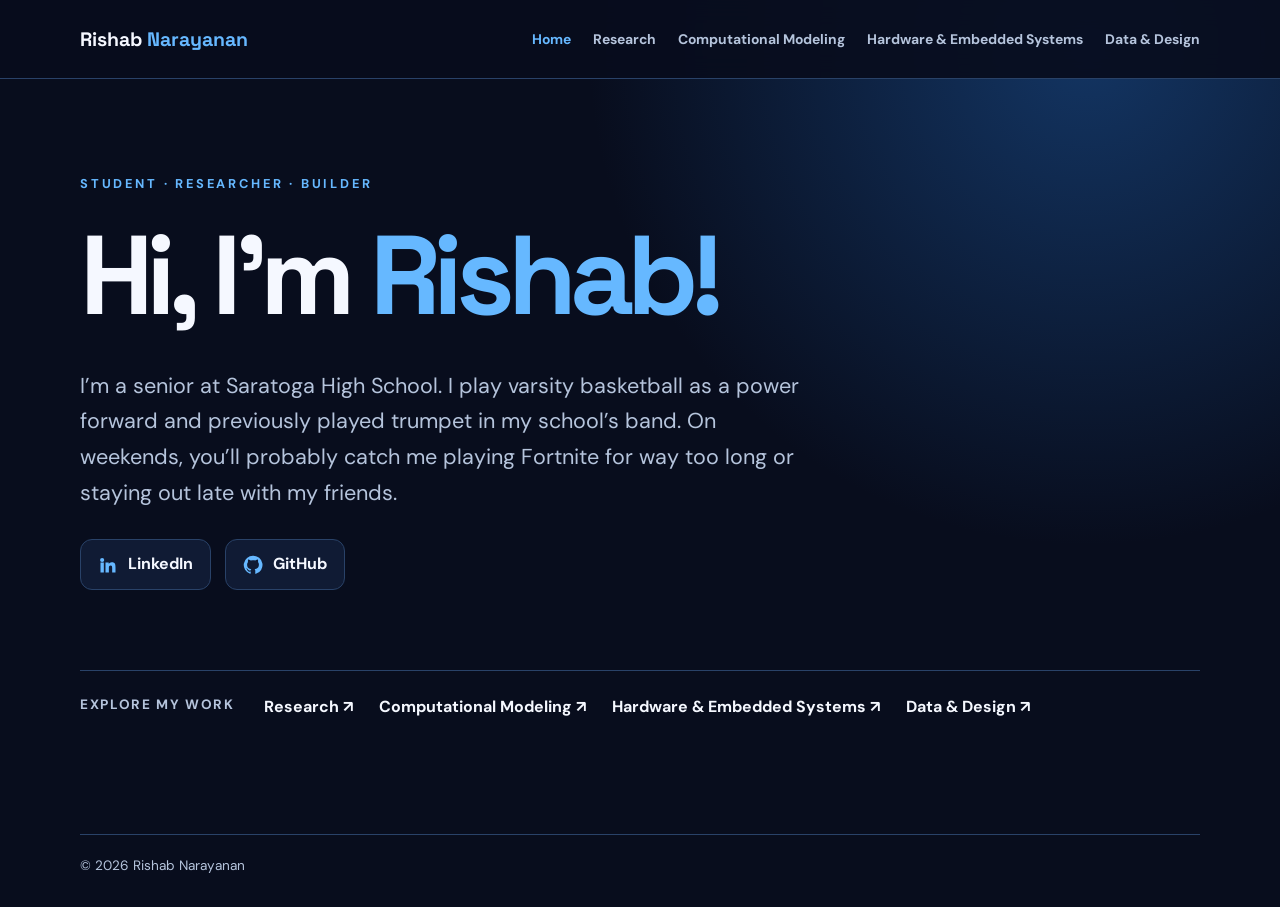
==== index.html @ 73a9d841 "Initial commit" ====
<!doctype html>
<html lang="en">
<head>
  <meta charset="utf-8">
  <meta name="viewport" content="width=device-width, initial-scale=1">
  <meta name="description" content="Rishab Narayanan's portfolio: research, computational modeling, hardware, and data projects.">
  <title>Home | Rishab Narayanan</title>
  <link rel="stylesheet" href="style.css">
</head>
<body>
  <header class="site-header"><div class="header-inner">
    <a class="brand" href="index.html">Rishab <span>Narayanan</span></a>
    <button class="menu-toggle" type="button" aria-expanded="false" aria-controls="site-nav" aria-label="Open navigation">☰</button>
    <nav class="site-nav" id="site-nav" aria-label="Main navigation"><a href="index.html" class="active" aria-current="page">Home</a><a href="research.html">Research</a><a href="computational-modeling.html">Computational Modeling</a><a href="hardware-embedded.html">Hardware &amp; Embedded Systems</a><a href="data-design.html">Data &amp; Design</a></nav>
  </div></header>
  <main class="home-main"><section class="hero wrap"><p class="eyebrow">Student · Researcher · Builder</p><h1>Hi, I’m <span>Rishab!</span></h1><p class="hero-copy">I’m a senior at Saratoga High School. I play varsity basketball as a power forward and previously played trumpet in my school’s band. On weekends, you’ll probably catch me playing Fortnite for way too long or staying out late with my friends.</p><div class="social-links" aria-label="Social profiles"><a href="https://www.linkedin.com/in/rishab-narayanan-75b679298/" target="_blank" rel="noopener noreferrer" aria-label="LinkedIn, opens in a new tab"><svg viewBox="0 0 24 24" aria-hidden="true"><path d="M4.98 3.5a2.49 2.49 0 1 0 0 4.98 2.49 2.49 0 0 0 0-4.98ZM3 9h4v12H3V9Zm6 0h3.83v1.64h.05A4.2 4.2 0 0 1 16.65 8.7C20.68 8.7 21 11.35 21 14.8V21h-4v-5.5c0-1.31-.02-3-1.83-3-1.84 0-2.12 1.43-2.12 2.9V21H9V9Z"/></svg>LinkedIn</a><a href="https://github.com/Rishab0307" target="_blank" rel="noopener noreferrer" aria-label="GitHub, opens in a new tab"><svg viewBox="0 0 24 24" aria-hidden="true"><path d="M12 .9a11.1 11.1 0 0 0-3.51 21.63c.55.1.76-.24.76-.54v-2.13c-3.09.67-3.74-1.31-3.74-1.31-.5-1.28-1.23-1.62-1.23-1.62-1.01-.69.08-.68.08-.68 1.12.08 1.71 1.15 1.71 1.15.99 1.7 2.6 1.21 3.23.93.1-.72.39-1.21.71-1.49-2.47-.28-5.07-1.24-5.07-5.49 0-1.21.43-2.2 1.15-2.98-.12-.28-.5-1.41.11-2.94 0 0 .94-.3 3.05 1.14A10.6 10.6 0 0 1 12 6.3c.94 0 1.88.13 2.76.37 2.11-1.44 3.05-1.14 3.05-1.14.61 1.53.23 2.66.11 2.94.72.78 1.15 1.77 1.15 2.98 0 4.26-2.61 5.21-5.09 5.48.4.35.75 1.03.75 2.08v3.08c0 .3.2.65.77.54A11.1 11.1 0 0 0 12 .9Z"/></svg>GitHub</a></div><div class="explore"><span>Explore my work</span><div><a href="research.html">Research ↗</a><a href="computational-modeling.html">Computational Modeling ↗</a><a href="hardware-embedded.html">Hardware &amp; Embedded Systems ↗</a><a href="data-design.html">Data &amp; Design ↗</a></div></div></section></main>
  <footer class="site-footer wrap">© 2026 Rishab Narayanan</footer>
  <script src="script.js"></script>
</body>
</html>
---- style.css ----
@import url('https://fonts.googleapis.com/css2?family=DM+Sans:wght@400;500;600;700&family=Space+Grotesk:wght@500;600;700&display=swap');
:root{color-scheme:dark;--bg:#080d1d;--panel:#101b34;--panel-2:#132545;--text:#f5f8ff;--muted:#b5c4dc;--blue:#66b8ff;--line:#294268}
*{box-sizing:border-box}
html{scroll-behavior:smooth}
body{margin:0;background:radial-gradient(circle at 85% 5%,#133563 0,transparent 36%),var(--bg);color:var(--text);font-family:'DM Sans',Arial,sans-serif;line-height:1.65}
a{color:inherit}
a:focus-visible,button:focus-visible{outline:3px solid var(--blue);outline-offset:4px}
.wrap,.header-inner{width:min(1120px,calc(100% - 48px));margin-inline:auto}
.site-header{position:sticky;top:0;z-index:10;background:#080d1de8;border-bottom:1px solid var(--line);backdrop-filter:blur(12px)}
.header-inner{min-height:78px;display:flex;align-items:center;justify-content:space-between;gap:28px}
.brand{font:700 1.22rem 'Space Grotesk',sans-serif;text-decoration:none;white-space:nowrap}
.brand span,h1 span{color:var(--blue)}
.site-nav{display:flex;align-items:center;gap:22px}
.site-nav a{font-size:.87rem;font-weight:700;color:var(--muted);text-decoration:none;white-space:nowrap}
.site-nav a:hover,.site-nav a.active{color:var(--blue)}
.menu-toggle{display:none;background:none;border:1px solid var(--line);border-radius:8px;color:var(--text);font-size:1.4rem;padding:3px 12px;cursor:pointer}
.home-main{min-height:calc(100vh - 145px);display:flex;align-items:center}
.hero{padding-block:90px 110px}
.eyebrow{color:var(--blue);text-transform:uppercase;letter-spacing:.22em;font-size:.8rem;font-weight:700;margin:0 0 18px}
h1,h2,h3{font-family:'Space Grotesk',sans-serif;line-height:1.15}
h1{font-size:clamp(3.5rem,9vw,7rem);letter-spacing:-.065em;margin:0 0 28px}
.hero-copy{font-size:clamp(1.1rem,2vw,1.35rem);max-width:730px;color:var(--muted);margin:0 0 28px}
.social-links{display:flex;flex-wrap:wrap;gap:14px}
.social-links a{display:inline-flex;align-items:center;gap:10px;border:1px solid var(--line);background:var(--panel);border-radius:12px;padding:11px 17px;text-decoration:none;font-weight:700;transition:background .2s,border-color .2s,transform .2s}
.social-links a:hover{background:var(--panel-2);border-color:var(--blue);transform:translateY(-2px)}
.social-links svg{width:20px;height:20px;fill:var(--blue)}
.explore{margin-top:80px;padding-top:23px;border-top:1px solid var(--line);display:grid;grid-template-columns:160px 1fr;gap:24px;color:var(--muted)}
.explore>span{font-size:.85rem;text-transform:uppercase;letter-spacing:.12em;font-weight:700}
.explore>div{display:flex;flex-wrap:wrap;gap:12px 26px}
.explore a{color:var(--text);text-decoration:none;font-weight:700}
.explore a:hover{color:var(--blue)}
.page-main{min-height:calc(100vh - 145px);padding-block:76px 100px}
.page-intro{max-width:760px;margin-bottom:42px}
.page-intro h1{font-size:clamp(2.7rem,6vw,5rem);letter-spacing:-.055em;margin-bottom:18px}
.page-intro p:last-child{color:var(--muted);font-size:1.15rem;margin:0}
.card-list{display:grid;gap:20px}
.card{background:linear-gradient(135deg,var(--panel),#0c172d);border:1px solid var(--line);border-radius:18px;padding:clamp(25px,4vw,42px);box-shadow:0 16px 40px #0002}
.card h2{font-size:clamp(1.5rem,3vw,2rem);margin:0 0 16px}
.card p{color:var(--muted);font-size:1.06rem;max-width:850px;margin:0}
.site-footer{padding-block:20px 30px;border-top:1px solid var(--line);color:var(--muted);font-size:.85rem}
@media(max-width:960px){.header-inner{flex-wrap:wrap;padding-block:16px}.menu-toggle{display:block}.site-nav{display:none;width:100%;flex-direction:column;align-items:flex-start;gap:0;padding:10px 0}.site-nav.open{display:flex}.site-nav a{width:100%;padding:10px 0;white-space:normal}.explore{grid-template-columns:1fr}}
@media(max-width:600px){.wrap,.header-inner{width:min(100% - 32px,1120px)}.hero{padding-block:70px}.explore{margin-top:65px}.page-main{padding-block:58px 75px}}
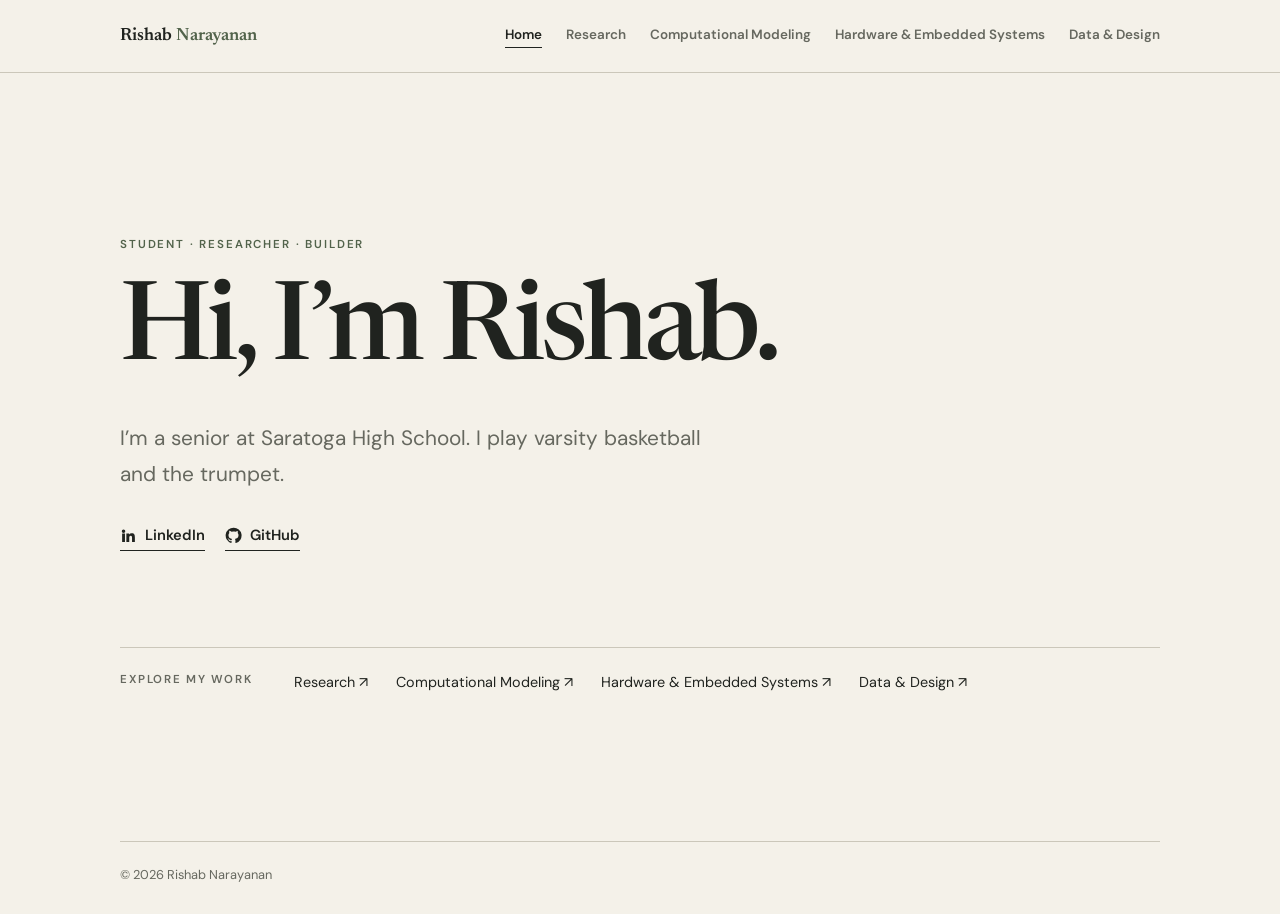
==== commit 8c2069ab: "Updated website" ====
--- a/index.html
+++ b/index.html
@@ -13,7 +13,7 @@
     <button class="menu-toggle" type="button" aria-expanded="false" aria-controls="site-nav" aria-label="Open navigation">☰</button>
     <nav class="site-nav" id="site-nav" aria-label="Main navigation"><a href="index.html" class="active" aria-current="page">Home</a><a href="research.html">Research</a><a href="computational-modeling.html">Computational Modeling</a><a href="hardware-embedded.html">Hardware &amp; Embedded Systems</a><a href="data-design.html">Data &amp; Design</a></nav>
   </div></header>
-  <main class="home-main"><section class="hero wrap"><p class="eyebrow">Student · Researcher · Builder</p><h1>Hi, I’m <span>Rishab!</span></h1><p class="hero-copy">I’m a senior at Saratoga High School. I play varsity basketball as a power forward and previously played trumpet in my school’s band. On weekends, you’ll probably catch me playing Fortnite for way too long or staying out late with my friends.</p><div class="social-links" aria-label="Social profiles"><a href="https://www.linkedin.com/in/rishab-narayanan-75b679298/" target="_blank" rel="noopener noreferrer" aria-label="LinkedIn, opens in a new tab"><svg viewBox="0 0 24 24" aria-hidden="true"><path d="M4.98 3.5a2.49 2.49 0 1 0 0 4.98 2.49 2.49 0 0 0 0-4.98ZM3 9h4v12H3V9Zm6 0h3.83v1.64h.05A4.2 4.2 0 0 1 16.65 8.7C20.68 8.7 21 11.35 21 14.8V21h-4v-5.5c0-1.31-.02-3-1.83-3-1.84 0-2.12 1.43-2.12 2.9V21H9V9Z"/></svg>LinkedIn</a><a href="https://github.com/Rishab0307" target="_blank" rel="noopener noreferrer" aria-label="GitHub, opens in a new tab"><svg viewBox="0 0 24 24" aria-hidden="true"><path d="M12 .9a11.1 11.1 0 0 0-3.51 21.63c.55.1.76-.24.76-.54v-2.13c-3.09.67-3.74-1.31-3.74-1.31-.5-1.28-1.23-1.62-1.23-1.62-1.01-.69.08-.68.08-.68 1.12.08 1.71 1.15 1.71 1.15.99 1.7 2.6 1.21 3.23.93.1-.72.39-1.21.71-1.49-2.47-.28-5.07-1.24-5.07-5.49 0-1.21.43-2.2 1.15-2.98-.12-.28-.5-1.41.11-2.94 0 0 .94-.3 3.05 1.14A10.6 10.6 0 0 1 12 6.3c.94 0 1.88.13 2.76.37 2.11-1.44 3.05-1.14 3.05-1.14.61 1.53.23 2.66.11 2.94.72.78 1.15 1.77 1.15 2.98 0 4.26-2.61 5.21-5.09 5.48.4.35.75 1.03.75 2.08v3.08c0 .3.2.65.77.54A11.1 11.1 0 0 0 12 .9Z"/></svg>GitHub</a></div><div class="explore"><span>Explore my work</span><div><a href="research.html">Research ↗</a><a href="computational-modeling.html">Computational Modeling ↗</a><a href="hardware-embedded.html">Hardware &amp; Embedded Systems ↗</a><a href="data-design.html">Data &amp; Design ↗</a></div></div></section></main>
+  <main class="home-main"><section class="hero wrap"><p class="eyebrow">Student · Researcher · Builder</p><h1>Hi, I’m Rishab.</h1><p class="hero-copy">I’m a senior at Saratoga High School. I play varsity basketball and the trumpet.</p><div class="social-links" aria-label="Social profiles"><a href="https://www.linkedin.com/in/rishab-narayanan-75b679298/" target="_blank" rel="noopener noreferrer" aria-label="LinkedIn, opens in a new tab"><svg viewBox="0 0 24 24" aria-hidden="true"><path d="M4.98 3.5a2.49 2.49 0 1 0 0 4.98 2.49 2.49 0 0 0 0-4.98ZM3 9h4v12H3V9Zm6 0h3.83v1.64h.05A4.2 4.2 0 0 1 16.65 8.7C20.68 8.7 21 11.35 21 14.8V21h-4v-5.5c0-1.31-.02-3-1.83-3-1.84 0-2.12 1.43-2.12 2.9V21H9V9Z"/></svg>LinkedIn</a><a href="https://github.com/Rishab0307" target="_blank" rel="noopener noreferrer" aria-label="GitHub, opens in a new tab"><svg viewBox="0 0 24 24" aria-hidden="true"><path d="M12 .9a11.1 11.1 0 0 0-3.51 21.63c.55.1.76-.24.76-.54v-2.13c-3.09.67-3.74-1.31-3.74-1.31-.5-1.28-1.23-1.62-1.23-1.62-1.01-.69.08-.68.08-.68 1.12.08 1.71 1.15 1.71 1.15.99 1.7 2.6 1.21 3.23.93.1-.72.39-1.21.71-1.49-2.47-.28-5.07-1.24-5.07-5.49 0-1.21.43-2.2 1.15-2.98-.12-.28-.5-1.41.11-2.94 0 0 .94-.3 3.05 1.14A10.6 10.6 0 0 1 12 6.3c.94 0 1.88.13 2.76.37 2.11-1.44 3.05-1.14 3.05-1.14.61 1.53.23 2.66.11 2.94.72.78 1.15 1.77 1.15 2.98 0 4.26-2.61 5.21-5.09 5.48.4.35.75 1.03.75 2.08v3.08c0 .3.2.65.77.54A11.1 11.1 0 0 0 12 .9Z"/></svg>GitHub</a></div><div class="explore"><span>Explore my work</span><div><a href="research.html">Research ↗</a><a href="computational-modeling.html">Computational Modeling ↗</a><a href="hardware-embedded.html">Hardware &amp; Embedded Systems ↗</a><a href="data-design.html">Data &amp; Design ↗</a></div></div></section></main>
   <footer class="site-footer wrap">© 2026 Rishab Narayanan</footer>
   <script src="script.js"></script>
 </body>
--- a/style.css
+++ b/style.css
@@ -1,42 +1,22 @@
-@import url('https://fonts.googleapis.com/css2?family=DM+Sans:wght@400;500;600;700&family=Space+Grotesk:wght@500;600;700&display=swap');
-:root{color-scheme:dark;--bg:#080d1d;--panel:#101b34;--panel-2:#132545;--text:#f5f8ff;--muted:#b5c4dc;--blue:#66b8ff;--line:#294268}
-*{box-sizing:border-box}
-html{scroll-behavior:smooth}
-body{margin:0;background:radial-gradient(circle at 85% 5%,#133563 0,transparent 36%),var(--bg);color:var(--text);font-family:'DM Sans',Arial,sans-serif;line-height:1.65}
-a{color:inherit}
-a:focus-visible,button:focus-visible{outline:3px solid var(--blue);outline-offset:4px}
-.wrap,.header-inner{width:min(1120px,calc(100% - 48px));margin-inline:auto}
-.site-header{position:sticky;top:0;z-index:10;background:#080d1de8;border-bottom:1px solid var(--line);backdrop-filter:blur(12px)}
-.header-inner{min-height:78px;display:flex;align-items:center;justify-content:space-between;gap:28px}
-.brand{font:700 1.22rem 'Space Grotesk',sans-serif;text-decoration:none;white-space:nowrap}
-.brand span,h1 span{color:var(--blue)}
-.site-nav{display:flex;align-items:center;gap:22px}
-.site-nav a{font-size:.87rem;font-weight:700;color:var(--muted);text-decoration:none;white-space:nowrap}
-.site-nav a:hover,.site-nav a.active{color:var(--blue)}
-.menu-toggle{display:none;background:none;border:1px solid var(--line);border-radius:8px;color:var(--text);font-size:1.4rem;padding:3px 12px;cursor:pointer}
-.home-main{min-height:calc(100vh - 145px);display:flex;align-items:center}
-.hero{padding-block:90px 110px}
-.eyebrow{color:var(--blue);text-transform:uppercase;letter-spacing:.22em;font-size:.8rem;font-weight:700;margin:0 0 18px}
-h1,h2,h3{font-family:'Space Grotesk',sans-serif;line-height:1.15}
-h1{font-size:clamp(3.5rem,9vw,7rem);letter-spacing:-.065em;margin:0 0 28px}
-.hero-copy{font-size:clamp(1.1rem,2vw,1.35rem);max-width:730px;color:var(--muted);margin:0 0 28px}
-.social-links{display:flex;flex-wrap:wrap;gap:14px}
-.social-links a{display:inline-flex;align-items:center;gap:10px;border:1px solid var(--line);background:var(--panel);border-radius:12px;padding:11px 17px;text-decoration:none;font-weight:700;transition:background .2s,border-color .2s,transform .2s}
-.social-links a:hover{background:var(--panel-2);border-color:var(--blue);transform:translateY(-2px)}
-.social-links svg{width:20px;height:20px;fill:var(--blue)}
-.explore{margin-top:80px;padding-top:23px;border-top:1px solid var(--line);display:grid;grid-template-columns:160px 1fr;gap:24px;color:var(--muted)}
-.explore>span{font-size:.85rem;text-transform:uppercase;letter-spacing:.12em;font-weight:700}
-.explore>div{display:flex;flex-wrap:wrap;gap:12px 26px}
-.explore a{color:var(--text);text-decoration:none;font-weight:700}
-.explore a:hover{color:var(--blue)}
-.page-main{min-height:calc(100vh - 145px);padding-block:76px 100px}
-.page-intro{max-width:760px;margin-bottom:42px}
-.page-intro h1{font-size:clamp(2.7rem,6vw,5rem);letter-spacing:-.055em;margin-bottom:18px}
-.page-intro p:last-child{color:var(--muted);font-size:1.15rem;margin:0}
-.card-list{display:grid;gap:20px}
-.card{background:linear-gradient(135deg,var(--panel),#0c172d);border:1px solid var(--line);border-radius:18px;padding:clamp(25px,4vw,42px);box-shadow:0 16px 40px #0002}
-.card h2{font-size:clamp(1.5rem,3vw,2rem);margin:0 0 16px}
-.card p{color:var(--muted);font-size:1.06rem;max-width:850px;margin:0}
-.site-footer{padding-block:20px 30px;border-top:1px solid var(--line);color:var(--muted);font-size:.85rem}
-@media(max-width:960px){.header-inner{flex-wrap:wrap;padding-block:16px}.menu-toggle{display:block}.site-nav{display:none;width:100%;flex-direction:column;align-items:flex-start;gap:0;padding:10px 0}.site-nav.open{display:flex}.site-nav a{width:100%;padding:10px 0;white-space:normal}.explore{grid-template-columns:1fr}}
-@media(max-width:600px){.wrap,.header-inner{width:min(100% - 32px,1120px)}.hero{padding-block:70px}.explore{margin-top:65px}.page-main{padding-block:58px 75px}}
+@import url('https://fonts.googleapis.com/css2?family=DM+Sans:wght@400;500;600&family=Newsreader:opsz,wght@6..72,500;6..72,600&display=swap');
+:root{color-scheme:light;--background:#f4f1e9;--surface:#ebe7dc;--text:#20231f;--muted:#66685f;--accent:#52634b;--line:#cbc7ba}
+*{box-sizing:border-box}html{scroll-behavior:smooth}
+body{margin:0;background:var(--background);color:var(--text);font-family:"DM Sans",Arial,sans-serif;font-size:16px;line-height:1.7}
+a{color:inherit}a:focus-visible,button:focus-visible{outline:2px solid var(--accent);outline-offset:4px}
+.wrap,.header-inner{width:min(1040px,calc(100% - 48px));margin-inline:auto}
+.site-header{position:sticky;top:0;z-index:10;background:rgb(244 241 233 / 94%);border-bottom:1px solid var(--line);backdrop-filter:blur(10px)}
+.header-inner{min-height:72px;display:flex;align-items:center;justify-content:space-between;gap:28px}
+.brand{font:600 1.12rem "Newsreader",Georgia,serif;text-decoration:none;white-space:nowrap}.brand span{color:var(--accent)}
+.site-nav{display:flex;align-items:center;gap:24px}.site-nav a{color:var(--muted);font-size:.84rem;font-weight:600;text-decoration:none;white-space:nowrap;border-bottom:1px solid transparent}.site-nav a:hover,.site-nav a.active{color:var(--text);border-color:var(--text)}
+.menu-toggle{display:none;background:transparent;border:1px solid var(--line);color:var(--text);border-radius:3px;font-size:1.2rem;padding:4px 10px;cursor:pointer}
+.home-main{min-height:calc(100vh - 132px);display:flex;align-items:center}.hero{padding-block:112px 96px}
+.eyebrow{color:var(--accent);text-transform:uppercase;letter-spacing:.16em;font-size:.72rem;font-weight:600;margin:0 0 20px}
+h1,h2{font-family:"Newsreader",Georgia,serif;font-weight:500;line-height:1.08}h1{font-size:clamp(3.5rem,9vw,6.8rem);letter-spacing:-.045em;margin:0 0 28px}
+.hero-copy{font-size:clamp(1.1rem,2vw,1.3rem);max-width:620px;color:var(--muted);margin:0 0 32px}
+.social-links{display:flex;flex-wrap:wrap;gap:20px}.social-links a{display:inline-flex;align-items:center;gap:8px;color:var(--text);text-decoration:none;font-size:.92rem;font-weight:600;border-bottom:1px solid var(--text);padding-bottom:2px}.social-links a:hover{color:var(--accent);border-color:var(--accent)}.social-links svg{width:17px;height:17px;fill:currentColor}
+.explore{margin-top:96px;padding-top:22px;border-top:1px solid var(--line);display:grid;grid-template-columns:150px 1fr;gap:24px;color:var(--muted)}.explore>span{font-size:.72rem;text-transform:uppercase;letter-spacing:.14em;font-weight:600}.explore>div{display:flex;flex-wrap:wrap;gap:10px 28px}.explore a{color:var(--text);text-decoration:none;font-size:.9rem}.explore a:hover{color:var(--accent)}
+.page-main{min-height:calc(100vh - 132px);padding-block:90px 110px}.page-intro{max-width:700px;margin-bottom:70px}.page-intro h1{font-size:clamp(3.2rem,7vw,5.6rem);margin:0 0 18px}.page-intro p:last-child{color:var(--muted);font-size:1.08rem;margin:0}
+.card-list{border-top:1px solid var(--line);counter-reset:project}.card{counter-increment:project;display:grid;grid-template-columns:72px minmax(210px,290px) 1fr;gap:30px;padding:42px 0;border-bottom:1px solid var(--line)}.card::before{content:counter(project,decimal-leading-zero);color:var(--accent);font-size:.78rem;letter-spacing:.12em;padding-top:7px}.card h2{font-size:clamp(1.55rem,3vw,2.05rem);margin:0}.card p{color:var(--muted);margin:0;max-width:620px}
+.site-footer{padding-block:22px 28px;border-top:1px solid var(--line);color:var(--muted);font-size:.8rem}
+@media(max-width:960px){.header-inner{flex-wrap:wrap;padding-block:15px}.menu-toggle{display:block}.site-nav{display:none;width:100%;flex-direction:column;align-items:flex-start;gap:0;padding:8px 0}.site-nav.open{display:flex}.site-nav a{width:100%;padding:9px 0;white-space:normal;border:0}.site-nav a.active{color:var(--accent)}.explore{grid-template-columns:1fr}.card{grid-template-columns:45px 1fr;gap:12px 20px}.card p{grid-column:2}}
+@media(max-width:600px){.wrap,.header-inner{width:min(100% - 32px,1040px)}.hero{padding-block:78px}.explore{margin-top:70px}.page-main{padding-block:65px 80px}.page-intro{margin-bottom:45px}.card{grid-template-columns:1fr;padding:32px 0}.card p{grid-column:1}}
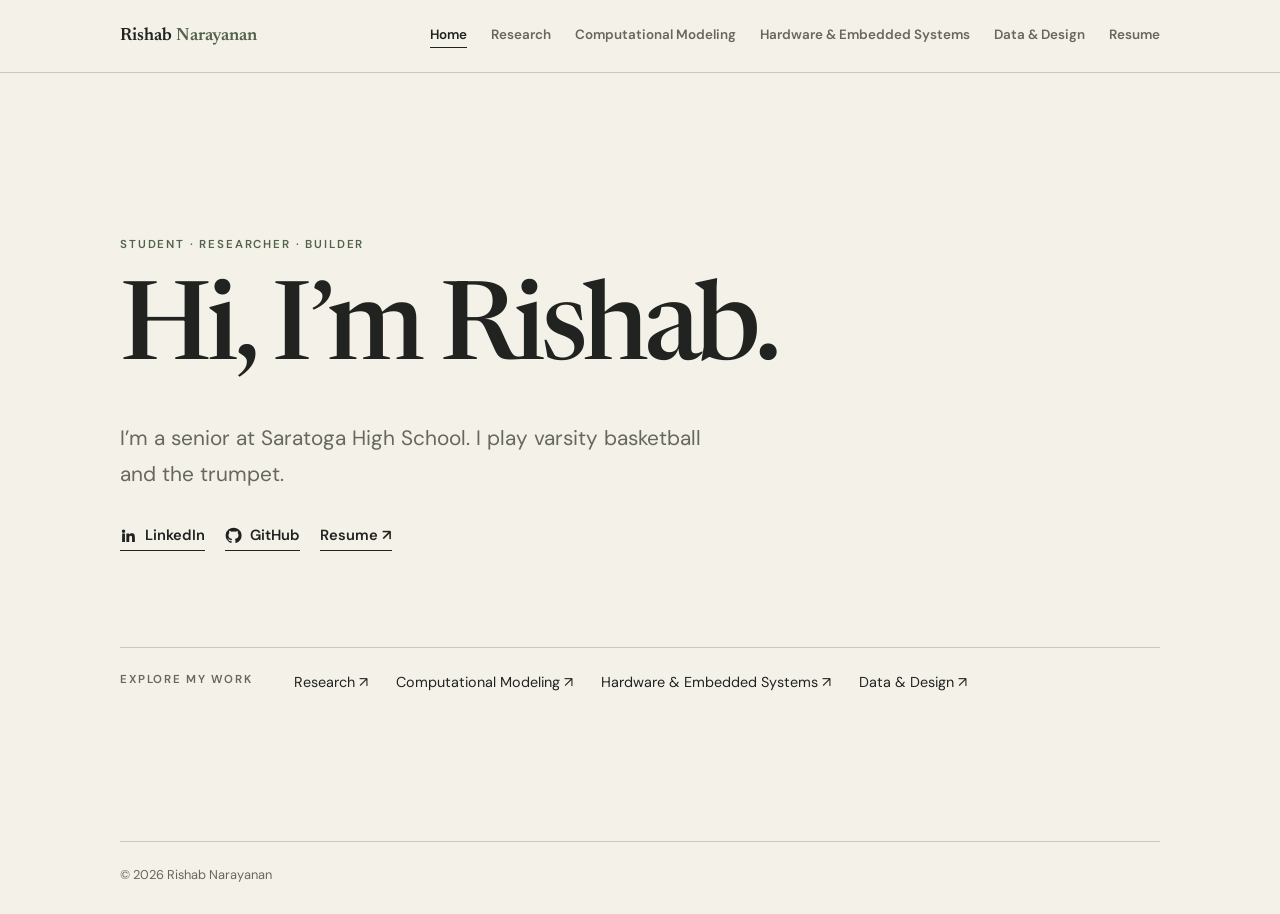
==== commit b0d022ea: "with resume" ====
--- a/index.html
+++ b/index.html
@@ -11,9 +11,9 @@
   <header class="site-header"><div class="header-inner">
     <a class="brand" href="index.html">Rishab <span>Narayanan</span></a>
     <button class="menu-toggle" type="button" aria-expanded="false" aria-controls="site-nav" aria-label="Open navigation">☰</button>
-    <nav class="site-nav" id="site-nav" aria-label="Main navigation"><a href="index.html" class="active" aria-current="page">Home</a><a href="research.html">Research</a><a href="computational-modeling.html">Computational Modeling</a><a href="hardware-embedded.html">Hardware &amp; Embedded Systems</a><a href="data-design.html">Data &amp; Design</a></nav>
+    <nav class="site-nav" id="site-nav" aria-label="Main navigation"><a href="index.html" class="active" aria-current="page">Home</a><a href="research.html">Research</a><a href="computational-modeling.html">Computational Modeling</a><a href="hardware-embedded.html">Hardware &amp; Embedded Systems</a><a href="data-design.html">Data &amp; Design</a><a href="assets/rishab-narayanan-resume.pdf" target="_blank" rel="noopener noreferrer">Resume</a></nav>
   </div></header>
-  <main class="home-main"><section class="hero wrap"><p class="eyebrow">Student · Researcher · Builder</p><h1>Hi, I’m Rishab.</h1><p class="hero-copy">I’m a senior at Saratoga High School. I play varsity basketball and the trumpet.</p><div class="social-links" aria-label="Social profiles"><a href="https://www.linkedin.com/in/rishab-narayanan-75b679298/" target="_blank" rel="noopener noreferrer" aria-label="LinkedIn, opens in a new tab"><svg viewBox="0 0 24 24" aria-hidden="true"><path d="M4.98 3.5a2.49 2.49 0 1 0 0 4.98 2.49 2.49 0 0 0 0-4.98ZM3 9h4v12H3V9Zm6 0h3.83v1.64h.05A4.2 4.2 0 0 1 16.65 8.7C20.68 8.7 21 11.35 21 14.8V21h-4v-5.5c0-1.31-.02-3-1.83-3-1.84 0-2.12 1.43-2.12 2.9V21H9V9Z"/></svg>LinkedIn</a><a href="https://github.com/Rishab0307" target="_blank" rel="noopener noreferrer" aria-label="GitHub, opens in a new tab"><svg viewBox="0 0 24 24" aria-hidden="true"><path d="M12 .9a11.1 11.1 0 0 0-3.51 21.63c.55.1.76-.24.76-.54v-2.13c-3.09.67-3.74-1.31-3.74-1.31-.5-1.28-1.23-1.62-1.23-1.62-1.01-.69.08-.68.08-.68 1.12.08 1.71 1.15 1.71 1.15.99 1.7 2.6 1.21 3.23.93.1-.72.39-1.21.71-1.49-2.47-.28-5.07-1.24-5.07-5.49 0-1.21.43-2.2 1.15-2.98-.12-.28-.5-1.41.11-2.94 0 0 .94-.3 3.05 1.14A10.6 10.6 0 0 1 12 6.3c.94 0 1.88.13 2.76.37 2.11-1.44 3.05-1.14 3.05-1.14.61 1.53.23 2.66.11 2.94.72.78 1.15 1.77 1.15 2.98 0 4.26-2.61 5.21-5.09 5.48.4.35.75 1.03.75 2.08v3.08c0 .3.2.65.77.54A11.1 11.1 0 0 0 12 .9Z"/></svg>GitHub</a></div><div class="explore"><span>Explore my work</span><div><a href="research.html">Research ↗</a><a href="computational-modeling.html">Computational Modeling ↗</a><a href="hardware-embedded.html">Hardware &amp; Embedded Systems ↗</a><a href="data-design.html">Data &amp; Design ↗</a></div></div></section></main>
+  <main class="home-main"><section class="hero wrap"><p class="eyebrow">Student · Researcher · Builder</p><h1>Hi, I’m Rishab.</h1><p class="hero-copy">I’m a senior at Saratoga High School. I play varsity basketball and the trumpet.</p><div class="social-links" aria-label="Social profiles and resume"><a href="https://www.linkedin.com/in/rishab-narayanan-75b679298/" target="_blank" rel="noopener noreferrer" aria-label="LinkedIn, opens in a new tab"><svg viewBox="0 0 24 24" aria-hidden="true"><path d="M4.98 3.5a2.49 2.49 0 1 0 0 4.98 2.49 2.49 0 0 0 0-4.98ZM3 9h4v12H3V9Zm6 0h3.83v1.64h.05A4.2 4.2 0 0 1 16.65 8.7C20.68 8.7 21 11.35 21 14.8V21h-4v-5.5c0-1.31-.02-3-1.83-3-1.84 0-2.12 1.43-2.12 2.9V21H9V9Z"/></svg>LinkedIn</a><a href="https://github.com/Rishab0307" target="_blank" rel="noopener noreferrer" aria-label="GitHub, opens in a new tab"><svg viewBox="0 0 24 24" aria-hidden="true"><path d="M12 .9a11.1 11.1 0 0 0-3.51 21.63c.55.1.76-.24.76-.54v-2.13c-3.09.67-3.74-1.31-3.74-1.31-.5-1.28-1.23-1.62-1.23-1.62-1.01-.69.08-.68.08-.68 1.12.08 1.71 1.15 1.71 1.15.99 1.7 2.6 1.21 3.23.93.1-.72.39-1.21.71-1.49-2.47-.28-5.07-1.24-5.07-5.49 0-1.21.43-2.2 1.15-2.98-.12-.28-.5-1.41.11-2.94 0 0 .94-.3 3.05 1.14A10.6 10.6 0 0 1 12 6.3c.94 0 1.88.13 2.76.37 2.11-1.44 3.05-1.14 3.05-1.14.61 1.53.23 2.66.11 2.94.72.78 1.15 1.77 1.15 2.98 0 4.26-2.61 5.21-5.09 5.48.4.35.75 1.03.75 2.08v3.08c0 .3.2.65.77.54A11.1 11.1 0 0 0 12 .9Z"/></svg>GitHub</a><a href="assets/rishab-narayanan-resume.pdf" target="_blank" rel="noopener noreferrer" aria-label="Resume, opens as a PDF in a new tab">Resume ↗</a></div><div class="explore"><span>Explore my work</span><div><a href="research.html">Research ↗</a><a href="computational-modeling.html">Computational Modeling ↗</a><a href="hardware-embedded.html">Hardware &amp; Embedded Systems ↗</a><a href="data-design.html">Data &amp; Design ↗</a></div></div></section></main>
   <footer class="site-footer wrap">© 2026 Rishab Narayanan</footer>
   <script src="script.js"></script>
 </body>
